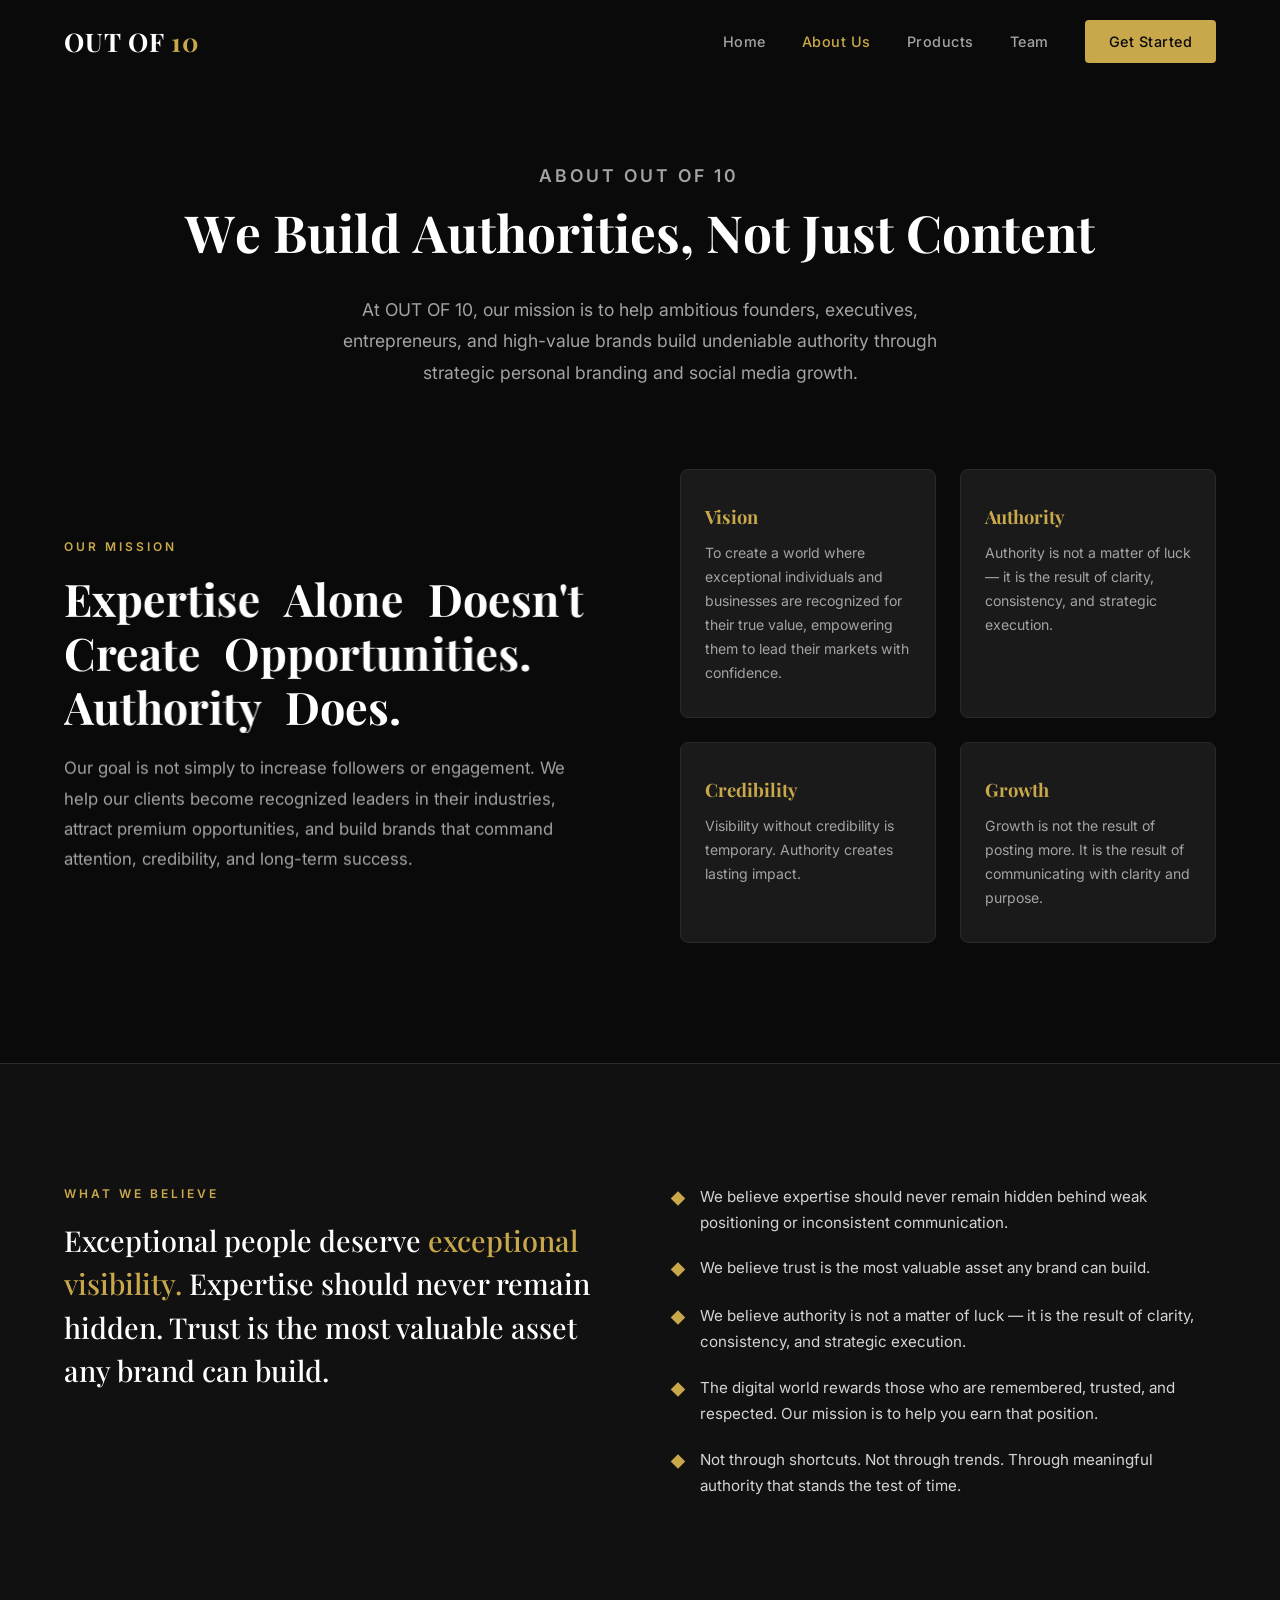
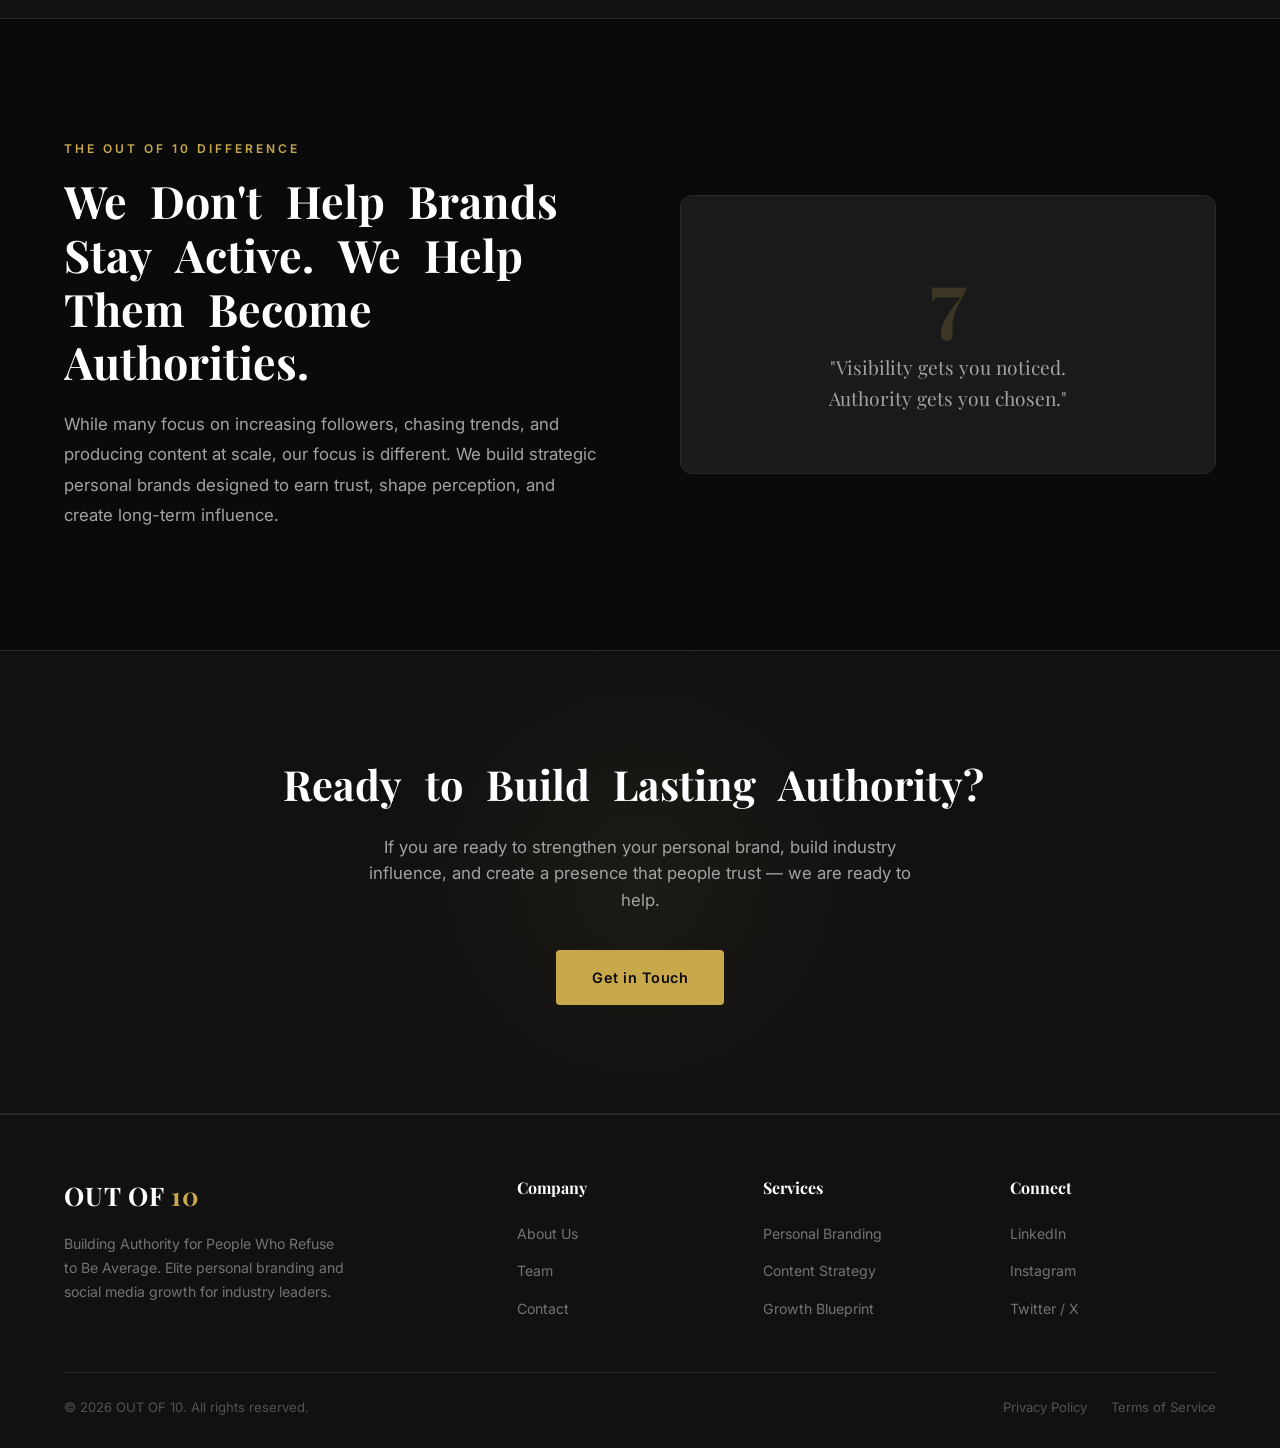
==== about.html @ 03c408c9 "Initial commit: OUT OF 10 website" ====
<!DOCTYPE html>
<html lang="en">
<head>
  <meta charset="UTF-8">
  <meta name="viewport" content="width=device-width, initial-scale=1.0">
  <title>About Us — OUT OF 10</title>
  <link rel="stylesheet" href="style.css">
  <link rel="stylesheet" href="animations.css">
</head>
<body>

  <!-- PAGE LOADER -->
  <div class="page-loader">
    <div class="loader-text">OUT OF 10</div>
  </div>

  <!-- NAVBAR -->
  <nav class="navbar scrolled" id="navbar">
    <div class="container">
      <a href="index.html" class="logo">OUT OF <span>10</span></a>
      <div class="nav-links" id="navLinks">
        <a href="index.html">Home</a>
        <a href="about.html" class="active">About Us</a>
        <a href="products.html">Products</a>
        <a href="team.html">Team</a>
        <a href="contact.html" class="nav-cta">Get Started</a>
      </div>
      <button class="hamburger" id="hamburger" aria-label="Menu">
        <span></span>
        <span></span>
        <span></span>
      </button>
    </div>
  </nav>

  <!-- ABOUT HERO -->
  <section class="about-hero">
    <div class="container">
      <p class="section-label" data-type data-type-speed="50">About OUT OF 10</p>
      <h1 data-split="chars">We Build Authorities, Not Just Content</h1>
      <p data-reveal="clip">At OUT OF 10, our mission is to help ambitious founders, executives, entrepreneurs, and high-value brands build undeniable authority through strategic personal branding and social media growth.</p>
    </div>
  </section>

  <!-- MISSION -->
  <section class="section" style="padding-top: 0;">
    <div class="container">
      <div class="about-split">
        <div data-animate="fade-right">
          <p class="section-label">Our Mission</p>
          <h2 class="section-title" data-split="words">Expertise Alone Doesn't Create Opportunities. Authority Does.</h2>
          <p class="section-desc" data-split="lines">Our goal is not simply to increase followers or engagement. We help our clients become recognized leaders in their industries, attract premium opportunities, and build brands that command attention, credibility, and long-term success.</p>
        </div>
        <div class="about-values" data-stagger>
          <div class="value-card">
            <h3>Vision</h3>
            <p>To create a world where exceptional individuals and businesses are recognized for their true value, empowering them to lead their markets with confidence.</p>
          </div>
          <div class="value-card">
            <h3>Authority</h3>
            <p>Authority is not a matter of luck — it is the result of clarity, consistency, and strategic execution.</p>
          </div>
          <div class="value-card">
            <h3>Credibility</h3>
            <p>Visibility without credibility is temporary. Authority creates lasting impact.</p>
          </div>
          <div class="value-card">
            <h3>Growth</h3>
            <p>Growth is not the result of posting more. It is the result of communicating with clarity and purpose.</p>
          </div>
        </div>
      </div>
    </div>
  </section>

  <!-- WHAT WE BELIEVE -->
  <section class="section belief-section">
    <div class="container">
      <div class="belief-grid">
        <div data-animate="fade-right">
          <p class="section-label">What We Believe</p>
          <h2 class="belief-text" data-reveal="blur">Exceptional people deserve <span>exceptional visibility.</span> Expertise should never remain hidden. Trust is the most valuable asset any brand can build.</h2>
        </div>
        <div>
          <ul class="belief-list" data-stagger>
            <li>We believe expertise should never remain hidden behind weak positioning or inconsistent communication.</li>
            <li>We believe trust is the most valuable asset any brand can build.</li>
            <li>We believe authority is not a matter of luck — it is the result of clarity, consistency, and strategic execution.</li>
            <li>The digital world rewards those who are remembered, trusted, and respected. Our mission is to help you earn that position.</li>
            <li>Not through shortcuts. Not through trends. Through meaningful authority that stands the test of time.</li>
          </ul>
        </div>
      </div>
    </div>
  </section>

  <!-- DIFFERENCE -->
  <section class="section">
    <div class="container">
      <div class="about-split">
        <div data-animate="fade-right">
          <p class="section-label">The Out of 10 Difference</p>
          <h2 class="section-title" data-split="words">We Don't Help Brands Stay Active. We Help Them Become Authorities.</h2>
          <p class="section-desc" data-reveal="clip">While many focus on increasing followers, chasing trends, and producing content at scale, our focus is different. We build strategic personal brands designed to earn trust, shape perception, and create long-term influence.</p>
        </div>
        <div data-animate="fade-left">
          <div class="product-visual">
            <div class="big-number" data-count="10">0</div>
            <p>"Visibility gets you noticed.<br>Authority gets you chosen."</p>
          </div>
        </div>
      </div>
    </div>
  </section>

  <!-- CTA -->
  <section class="cta-banner">
    <div class="container" data-animate="scale">
      <h2 data-split="words">Ready to Build Lasting Authority?</h2>
      <p>If you are ready to strengthen your personal brand, build industry influence, and create a presence that people trust — we are ready to help.</p>
      <a href="contact.html" class="btn-primary">Get in Touch</a>
    </div>
  </section>

  <!-- FOOTER -->
  <footer class="footer">
    <div class="container">
      <div class="footer-grid" data-stagger>
        <div class="footer-brand">
          <a href="index.html" class="logo">OUT OF <span>10</span></a>
          <p>Building Authority for People Who Refuse to Be Average. Elite personal branding and social media growth for industry leaders.</p>
        </div>
        <div class="footer-col">
          <h4>Company</h4>
          <ul>
            <li><a href="about.html">About Us</a></li>
            <li><a href="team.html">Team</a></li>
            <li><a href="contact.html">Contact</a></li>
          </ul>
        </div>
        <div class="footer-col">
          <h4>Services</h4>
          <ul>
            <li><a href="products.html">Personal Branding</a></li>
            <li><a href="products.html">Content Strategy</a></li>
            <li><a href="products.html">Growth Blueprint</a></li>
          </ul>
        </div>
        <div class="footer-col">
          <h4>Connect</h4>
          <ul>
            <li><a href="#">LinkedIn</a></li>
            <li><a href="#">Instagram</a></li>
            <li><a href="#">Twitter / X</a></li>
          </ul>
        </div>
      </div>
      <div class="footer-bottom">
        <p>&copy; 2026 OUT OF 10. All rights reserved.</p>
        <div class="footer-bottom-links">
          <a href="#">Privacy Policy</a>
          <a href="#">Terms of Service</a>
        </div>
      </div>
    </div>
  </footer>

  <script src="main.js"></script>
</body>
</html>
---- style.css ----
@import url('https://fonts.googleapis.com/css2?family=Playfair+Display:wght@400;500;600;700&family=Inter:wght@300;400;500;600;700&display=swap');

*, *::before, *::after {
  margin: 0;
  padding: 0;
  box-sizing: border-box;
}

:root {
  --black: #0a0a0a;
  --dark: #111111;
  --dark-card: #1a1a1a;
  --dark-border: #2a2a2a;
  --gold: #c9a84c;
  --gold-light: #d4b96a;
  --gold-dark: #b8943d;
  --white: #ffffff;
  --gray-100: #f5f5f5;
  --gray-200: #e5e5e5;
  --gray-300: #d4d4d4;
  --gray-400: #a3a3a3;
  --gray-500: #737373;
  --gray-600: #525252;
  --gray-700: #404040;
  --font-heading: 'Playfair Display', Georgia, serif;
  --font-body: 'Inter', -apple-system, sans-serif;
  --transition: 0.3s ease;
}

html {
  scroll-behavior: smooth;
}

body {
  font-family: var(--font-body);
  background: var(--black);
  color: var(--white);
  line-height: 1.6;
  overflow-x: hidden;
}

a {
  text-decoration: none;
  color: inherit;
}

ul {
  list-style: none;
}

img {
  max-width: 100%;
  display: block;
}

.container {
  max-width: 1200px;
  margin: 0 auto;
  padding: 0 24px;
}

/* ── NAVBAR ── */
.navbar {
  position: fixed;
  top: 0;
  left: 0;
  width: 100%;
  z-index: 1000;
  padding: 20px 0;
  transition: var(--transition);
  background: transparent;
}

.navbar.scrolled {
  background: rgba(10, 10, 10, 0.95);
  backdrop-filter: blur(20px);
  padding: 14px 0;
  border-bottom: 1px solid var(--dark-border);
}

.navbar .container {
  display: flex;
  justify-content: space-between;
  align-items: center;
}

.logo {
  font-family: var(--font-heading);
  font-size: 1.6rem;
  font-weight: 700;
  color: var(--white);
  letter-spacing: 1px;
}

.logo span {
  color: var(--gold);
}

.nav-links {
  display: flex;
  gap: 36px;
  align-items: center;
}

.nav-links a {
  font-size: 0.9rem;
  font-weight: 500;
  color: var(--gray-400);
  transition: var(--transition);
  letter-spacing: 0.5px;
}

.nav-links a:hover,
.nav-links a.active {
  color: var(--gold);
}

.nav-cta {
  background: var(--gold);
  color: var(--black) !important;
  padding: 10px 24px;
  border-radius: 4px;
  font-weight: 600;
  font-size: 0.85rem;
  transition: var(--transition);
}

.nav-cta:hover {
  background: var(--gold-light);
  transform: translateY(-1px);
}

.hamburger {
  display: none;
  flex-direction: column;
  gap: 5px;
  cursor: pointer;
  background: none;
  border: none;
}

.hamburger span {
  width: 26px;
  height: 2px;
  background: var(--white);
  transition: var(--transition);
}

/* ── HERO ── */
.hero {
  min-height: 100vh;
  display: flex;
  align-items: center;
  position: relative;
  overflow: hidden;
}

.hero::before {
  content: '';
  position: absolute;
  top: -50%;
  right: -20%;
  width: 600px;
  height: 600px;
  background: radial-gradient(circle, rgba(201, 168, 76, 0.08) 0%, transparent 70%);
  border-radius: 50%;
}

.hero-content {
  max-width: 720px;
  position: relative;
  z-index: 2;
}

.hero-badge {
  display: inline-block;
  font-size: 0.75rem;
  font-weight: 600;
  letter-spacing: 3px;
  text-transform: uppercase;
  color: var(--gold);
  border: 1px solid var(--gold-dark);
  padding: 8px 20px;
  margin-bottom: 32px;
  border-radius: 2px;
}

.hero h1 {
  font-family: var(--font-heading);
  font-size: 4rem;
  font-weight: 700;
  line-height: 1.15;
  margin-bottom: 24px;
}

.hero h1 span {
  color: var(--gold);
}

.hero p {
  font-size: 1.15rem;
  color: var(--gray-400);
  max-width: 540px;
  margin-bottom: 40px;
  line-height: 1.8;
}

.hero-buttons {
  display: flex;
  gap: 16px;
  flex-wrap: wrap;
}

.btn-primary {
  display: inline-block;
  background: var(--gold);
  color: var(--black);
  padding: 16px 36px;
  font-size: 0.9rem;
  font-weight: 600;
  border-radius: 4px;
  transition: var(--transition);
  border: none;
  cursor: pointer;
  letter-spacing: 0.5px;
}

.btn-primary:hover {
  background: var(--gold-light);
  transform: translateY(-2px);
  box-shadow: 0 8px 30px rgba(201, 168, 76, 0.25);
}

.btn-outline {
  display: inline-block;
  border: 1px solid var(--dark-border);
  color: var(--white);
  padding: 16px 36px;
  font-size: 0.9rem;
  font-weight: 500;
  border-radius: 4px;
  transition: var(--transition);
  background: transparent;
  cursor: pointer;
  letter-spacing: 0.5px;
}

.btn-outline:hover {
  border-color: var(--gold);
  color: var(--gold);
}

/* ── SECTIONS ── */
.section {
  padding: 120px 0;
}

.section-label {
  font-size: 0.75rem;
  font-weight: 600;
  letter-spacing: 3px;
  text-transform: uppercase;
  color: var(--gold);
  margin-bottom: 16px;
}

.section-title {
  font-family: var(--font-heading);
  font-size: 2.8rem;
  font-weight: 700;
  line-height: 1.2;
  margin-bottom: 20px;
}

.section-desc {
  font-size: 1.05rem;
  color: var(--gray-400);
  max-width: 600px;
  line-height: 1.8;
}

.section-header {
  text-align: center;
  margin-bottom: 72px;
}

.section-header .section-desc {
  margin: 0 auto;
}

/* ── PROBLEM SECTION ── */
.problem-section {
  background: var(--dark);
  border-top: 1px solid var(--dark-border);
  border-bottom: 1px solid var(--dark-border);
}

.problem-grid {
  display: grid;
  grid-template-columns: 1fr 1fr;
  gap: 80px;
  align-items: center;
}

.problem-statements {
  display: flex;
  flex-direction: column;
  gap: 20px;
}

.problem-item {
  display: flex;
  align-items: center;
  gap: 16px;
  padding: 16px 20px;
  background: var(--dark-card);
  border: 1px solid var(--dark-border);
  border-radius: 6px;
  transition: var(--transition);
}

.problem-item:hover {
  border-color: var(--gold-dark);
}

.problem-item .icon {
  color: var(--gold);
  font-size: 1.2rem;
  flex-shrink: 0;
}

.problem-item p {
  font-size: 0.95rem;
  color: var(--gray-300);
}

.problem-quote {
  font-family: var(--font-heading);
  font-size: 2.2rem;
  font-weight: 600;
  line-height: 1.3;
  color: var(--white);
}

.problem-quote span {
  color: var(--gold);
}

.problem-sub {
  margin-top: 20px;
  font-size: 1rem;
  color: var(--gray-400);
  line-height: 1.7;
}

/* ── SERVICES ── */
.services-grid {
  display: grid;
  grid-template-columns: repeat(3, 1fr);
  gap: 24px;
}

.service-card {
  background: var(--dark-card);
  border: 1px solid var(--dark-border);
  border-radius: 8px;
  padding: 40px 32px;
  transition: var(--transition);
  position: relative;
  overflow: hidden;
}

.service-card::before {
  content: '';
  position: absolute;
  top: 0;
  left: 0;
  width: 100%;
  height: 3px;
  background: var(--gold);
  transform: scaleX(0);
  transition: var(--transition);
}

.service-card:hover {
  border-color: var(--gold-dark);
  transform: translateY(-4px);
}

.service-card:hover::before {
  transform: scaleX(1);
}

.service-number {
  font-family: var(--font-heading);
  font-size: 0.85rem;
  color: var(--gold);
  letter-spacing: 2px;
  margin-bottom: 20px;
}

.service-card h3 {
  font-family: var(--font-heading);
  font-size: 1.4rem;
  font-weight: 600;
  margin-bottom: 14px;
}

.service-card p {
  font-size: 0.9rem;
  color: var(--gray-400);
  line-height: 1.7;
}

/* ── WHO WE HELP ── */
.help-grid {
  display: grid;
  grid-template-columns: repeat(3, 1fr);
  gap: 24px;
}

.help-card {
  background: var(--dark-card);
  border: 1px solid var(--dark-border);
  border-radius: 8px;
  padding: 40px 32px;
  transition: var(--transition);
  text-align: center;
}

.help-card:hover {
  border-color: var(--gold-dark);
  transform: translateY(-4px);
}

.help-icon {
  width: 60px;
  height: 60px;
  margin: 0 auto 24px;
  background: rgba(201, 168, 76, 0.1);
  border-radius: 50%;
  display: flex;
  align-items: center;
  justify-content: center;
  font-size: 1.5rem;
}

.help-card h3 {
  font-family: var(--font-heading);
  font-size: 1.3rem;
  margin-bottom: 12px;
}

.help-card p {
  font-size: 0.9rem;
  color: var(--gray-400);
  line-height: 1.7;
}

/* ── PHASES ── */
.phases-grid {
  display: grid;
  grid-template-columns: repeat(4, 1fr);
  gap: 24px;
  counter-reset: phase;
}

.phase-card {
  background: var(--dark-card);
  border: 1px solid var(--dark-border);
  border-radius: 8px;
  padding: 40px 28px;
  transition: var(--transition);
  position: relative;
}

.phase-card:hover {
  border-color: var(--gold-dark);
  transform: translateY(-4px);
}

.phase-num {
  font-family: var(--font-heading);
  font-size: 2.5rem;
  font-weight: 700;
  color: rgba(201, 168, 76, 0.15);
  margin-bottom: 16px;
}

.phase-card h3 {
  font-family: var(--font-heading);
  font-size: 1.3rem;
  margin-bottom: 12px;
  color: var(--gold);
}

.phase-card p {
  font-size: 0.9rem;
  color: var(--gray-400);
  line-height: 1.7;
}

/* ── CTA BANNER ── */
.cta-banner {
  background: var(--dark);
  border-top: 1px solid var(--dark-border);
  border-bottom: 1px solid var(--dark-border);
  text-align: center;
  padding: 100px 0;
}

.cta-banner h2 {
  font-family: var(--font-heading);
  font-size: 2.6rem;
  margin-bottom: 16px;
}

.cta-banner p {
  color: var(--gray-400);
  font-size: 1.05rem;
  margin-bottom: 36px;
  max-width: 560px;
  margin-left: auto;
  margin-right: auto;
}

/* ── ABOUT PAGE ── */
.about-hero {
  padding: 160px 0 80px;
  text-align: center;
}

.about-hero h1 {
  font-family: var(--font-heading);
  font-size: 3.2rem;
  margin-bottom: 20px;
}

.about-hero p {
  font-size: 1.1rem;
  color: var(--gray-400);
  max-width: 640px;
  margin: 0 auto;
  line-height: 1.8;
}

.about-content {
  padding: 80px 0;
}

.about-split {
  display: grid;
  grid-template-columns: 1fr 1fr;
  gap: 80px;
  align-items: center;
}

.about-values {
  display: grid;
  grid-template-columns: 1fr 1fr;
  gap: 24px;
}

.value-card {
  background: var(--dark-card);
  border: 1px solid var(--dark-border);
  border-radius: 8px;
  padding: 32px 24px;
  transition: var(--transition);
}

.value-card:hover {
  border-color: var(--gold-dark);
}

.value-card h3 {
  font-family: var(--font-heading);
  font-size: 1.15rem;
  margin-bottom: 10px;
  color: var(--gold);
}

.value-card p {
  font-size: 0.88rem;
  color: var(--gray-400);
  line-height: 1.7;
}

/* ── BELIEF SECTION ── */
.belief-section {
  background: var(--dark);
  border-top: 1px solid var(--dark-border);
  border-bottom: 1px solid var(--dark-border);
}

.belief-grid {
  display: grid;
  grid-template-columns: 1fr 1fr;
  gap: 60px;
}

.belief-text {
  font-family: var(--font-heading);
  font-size: 1.8rem;
  line-height: 1.5;
  font-weight: 500;
}

.belief-text span {
  color: var(--gold);
}

.belief-list {
  display: flex;
  flex-direction: column;
  gap: 20px;
}

.belief-list li {
  display: flex;
  align-items: flex-start;
  gap: 14px;
  font-size: 0.95rem;
  color: var(--gray-300);
  line-height: 1.7;
}

.belief-list li::before {
  content: '◆';
  color: var(--gold);
  margin-top: 2px;
  flex-shrink: 0;
}

/* ── PRODUCTS PAGE ── */
.products-hero {
  padding: 160px 0 80px;
  text-align: center;
}

.products-hero h1 {
  font-family: var(--font-heading);
  font-size: 3.2rem;
  margin-bottom: 20px;
}

.products-hero p {
  font-size: 1.1rem;
  color: var(--gray-400);
  max-width: 640px;
  margin: 0 auto;
  line-height: 1.8;
}

.product-detail {
  padding: 80px 0;
  border-bottom: 1px solid var(--dark-border);
}

.product-detail:last-of-type {
  border-bottom: none;
}

.product-split {
  display: grid;
  grid-template-columns: 1fr 1fr;
  gap: 80px;
  align-items: center;
}

.product-info h3 {
  font-family: var(--font-heading);
  font-size: 2rem;
  margin-bottom: 16px;
}

.product-info p {
  font-size: 0.95rem;
  color: var(--gray-400);
  line-height: 1.8;
  margin-bottom: 28px;
}

.product-features {
  display: flex;
  flex-direction: column;
  gap: 14px;
}

.product-features li {
  display: flex;
  align-items: center;
  gap: 12px;
  font-size: 0.9rem;
  color: var(--gray-300);
}

.product-features li::before {
  content: '→';
  color: var(--gold);
  font-weight: 700;
}

.product-visual {
  background: var(--dark-card);
  border: 1px solid var(--dark-border);
  border-radius: 12px;
  padding: 60px 40px;
  text-align: center;
}

.product-visual .big-number {
  font-family: var(--font-heading);
  font-size: 5rem;
  font-weight: 700;
  color: var(--gold);
  opacity: 0.2;
  line-height: 1;
  margin-bottom: 16px;
}

.product-visual p {
  font-family: var(--font-heading);
  font-size: 1.2rem;
  color: var(--gray-400);
}

/* ── TEAM PAGE ── */
.team-hero {
  padding: 160px 0 80px;
  text-align: center;
}

.team-hero h1 {
  font-family: var(--font-heading);
  font-size: 3.2rem;
  margin-bottom: 20px;
}

.team-hero p {
  font-size: 1.1rem;
  color: var(--gray-400);
  max-width: 600px;
  margin: 0 auto;
  line-height: 1.8;
}

.team-grid {
  display: grid;
  grid-template-columns: repeat(4, 1fr);
  gap: 24px;
  padding: 40px 0 120px;
}

.team-card {
  background: var(--dark-card);
  border: 1px solid var(--dark-border);
  border-radius: 8px;
  overflow: hidden;
  transition: var(--transition);
}

.team-card:hover {
  border-color: var(--gold-dark);
  transform: translateY(-6px);
}

.team-avatar {
  width: 100%;
  aspect-ratio: 1;
  background: linear-gradient(135deg, var(--dark-border) 0%, var(--dark-card) 100%);
  display: flex;
  align-items: center;
  justify-content: center;
  font-family: var(--font-heading);
  font-size: 2.5rem;
  font-weight: 700;
  color: var(--gold);
  opacity: 0.4;
}

.team-info {
  padding: 28px 24px;
}

.team-info h3 {
  font-family: var(--font-heading);
  font-size: 1.2rem;
  margin-bottom: 6px;
}

.team-info .role {
  font-size: 0.8rem;
  color: var(--gold);
  font-weight: 600;
  letter-spacing: 1px;
  text-transform: uppercase;
  margin-bottom: 12px;
}

.team-info p {
  font-size: 0.85rem;
  color: var(--gray-400);
  line-height: 1.7;
}

/* ── CONTACT PAGE ── */
.contact-hero {
  padding: 160px 0 80px;
  text-align: center;
}

.contact-hero h1 {
  font-family: var(--font-heading);
  font-size: 3.2rem;
  margin-bottom: 20px;
}

.contact-hero p {
  font-size: 1.1rem;
  color: var(--gray-400);
  max-width: 600px;
  margin: 0 auto;
  line-height: 1.8;
}

.contact-grid {
  display: grid;
  grid-template-columns: 1fr 1fr;
  gap: 60px;
  padding: 40px 0 120px;
}

.contact-form {
  display: flex;
  flex-direction: column;
  gap: 20px;
}

.form-group {
  display: flex;
  flex-direction: column;
  gap: 8px;
}

.form-group label {
  font-size: 0.8rem;
  font-weight: 600;
  letter-spacing: 1px;
  text-transform: uppercase;
  color: var(--gray-400);
}

.form-group input,
.form-group textarea,
.form-group select {
  background: var(--dark-card);
  border: 1px solid var(--dark-border);
  border-radius: 6px;
  padding: 14px 16px;
  color: var(--white);
  font-family: var(--font-body);
  font-size: 0.9rem;
  transition: var(--transition);
  outline: none;
}

.form-group input:focus,
.form-group textarea:focus,
.form-group select:focus {
  border-color: var(--gold);
}

.form-group textarea {
  resize: vertical;
  min-height: 120px;
}

.form-group select option {
  background: var(--dark-card);
  color: var(--white);
}

.contact-info-cards {
  display: flex;
  flex-direction: column;
  gap: 24px;
}

.info-card {
  background: var(--dark-card);
  border: 1px solid var(--dark-border);
  border-radius: 8px;
  padding: 32px 28px;
  transition: var(--transition);
}

.info-card:hover {
  border-color: var(--gold-dark);
}

.info-card h3 {
  font-family: var(--font-heading);
  font-size: 1.1rem;
  margin-bottom: 8px;
  color: var(--gold);
}

.info-card p {
  font-size: 0.9rem;
  color: var(--gray-400);
  line-height: 1.7;
}

/* ── FOOTER ── */
.footer {
  background: var(--dark);
  border-top: 1px solid var(--dark-border);
  padding: 60px 0 30px;
}

.footer-grid {
  display: grid;
  grid-template-columns: 2fr 1fr 1fr 1fr;
  gap: 40px;
  margin-bottom: 50px;
}

.footer-brand .logo {
  margin-bottom: 16px;
  display: inline-block;
}

.footer-brand p {
  font-size: 0.88rem;
  color: var(--gray-500);
  line-height: 1.7;
  max-width: 280px;
}

.footer-col h4 {
  font-family: var(--font-heading);
  font-size: 1rem;
  margin-bottom: 20px;
  color: var(--white);
}

.footer-col ul {
  display: flex;
  flex-direction: column;
  gap: 12px;
}

.footer-col a {
  font-size: 0.88rem;
  color: var(--gray-500);
  transition: var(--transition);
}

.footer-col a:hover {
  color: var(--gold);
}

.footer-bottom {
  border-top: 1px solid var(--dark-border);
  padding-top: 24px;
  display: flex;
  justify-content: space-between;
  align-items: center;
}

.footer-bottom p {
  font-size: 0.82rem;
  color: var(--gray-600);
}

.footer-bottom-links {
  display: flex;
  gap: 24px;
}

.footer-bottom-links a {
  font-size: 0.82rem;
  color: var(--gray-600);
  transition: var(--transition);
}

.footer-bottom-links a:hover {
  color: var(--gold);
}

/* ── RESPONSIVE ── */
@media (max-width: 1024px) {
  .hero h1 {
    font-size: 3rem;
  }

  .services-grid,
  .help-grid {
    grid-template-columns: repeat(2, 1fr);
  }

  .phases-grid {
    grid-template-columns: repeat(2, 1fr);
  }

  .team-grid {
    grid-template-columns: repeat(2, 1fr);
  }

  .footer-grid {
    grid-template-columns: 1fr 1fr;
  }
}

@media (max-width: 768px) {
  .nav-links {
    display: none;
    position: fixed;
    top: 0;
    left: 0;
    width: 100%;
    height: 100vh;
    background: rgba(10, 10, 10, 0.98);
    flex-direction: column;
    justify-content: center;
    align-items: center;
    gap: 32px;
    z-index: 999;
  }

  .nav-links.open {
    display: flex;
  }

  .nav-links a {
    font-size: 1.2rem;
  }

  .hamburger {
    display: flex;
    z-index: 1000;
  }

  .hero h1 {
    font-size: 2.4rem;
  }

  .section-title,
  .about-hero h1,
  .products-hero h1,
  .team-hero h1,
  .contact-hero h1 {
    font-size: 2.2rem;
  }

  .problem-grid,
  .about-split,
  .product-split,
  .belief-grid,
  .contact-grid {
    grid-template-columns: 1fr;
    gap: 40px;
  }

  .services-grid,
  .help-grid,
  .phases-grid {
    grid-template-columns: 1fr;
  }

  .team-grid {
    grid-template-columns: 1fr;
  }

  .footer-grid {
    grid-template-columns: 1fr;
  }

  .footer-bottom {
    flex-direction: column;
    gap: 12px;
    text-align: center;
  }

  .cta-banner h2 {
    font-size: 2rem;
  }
}
---- animations.css ----
/* ══════════════════════════════════════════
   ANIMATIONS — OUT OF 10
   ══════════════════════════════════════════ */

/* ── BASE REVEAL STATE ── */
[data-animate] {
  opacity: 0;
  transition: opacity 0.8s cubic-bezier(0.16, 1, 0.3, 1),
              transform 0.8s cubic-bezier(0.16, 1, 0.3, 1);
  will-change: opacity, transform;
}

[data-animate].is-visible {
  opacity: 1;
  transform: none !important;
}

/* Directional reveals */
[data-animate="fade-up"] {
  transform: translateY(50px);
}

[data-animate="fade-down"] {
  transform: translateY(-50px);
}

[data-animate="fade-left"] {
  transform: translateX(60px);
}

[data-animate="fade-right"] {
  transform: translateX(-60px);
}

[data-animate="scale"] {
  transform: scale(0.92);
}

[data-animate="fade-in"] {
  transform: none;
}

/* ── STAGGERED GRID CHILDREN ── */
[data-stagger] > * {
  opacity: 0;
  transform: translateY(36px);
  transition: opacity 0.65s cubic-bezier(0.16, 1, 0.3, 1),
              transform 0.65s cubic-bezier(0.16, 1, 0.3, 1);
  will-change: opacity, transform;
}

[data-stagger].is-visible > * {
  opacity: 1;
  transform: none;
}

[data-stagger].is-visible > *:nth-child(1) { transition-delay: 0.06s; }
[data-stagger].is-visible > *:nth-child(2) { transition-delay: 0.14s; }
[data-stagger].is-visible > *:nth-child(3) { transition-delay: 0.22s; }
[data-stagger].is-visible > *:nth-child(4) { transition-delay: 0.30s; }
[data-stagger].is-visible > *:nth-child(5) { transition-delay: 0.38s; }
[data-stagger].is-visible > *:nth-child(6) { transition-delay: 0.46s; }

/* ── COUNTER ANIMATION ── */
[data-count] {
  display: inline-block;
}

/* ── HERO ENTRANCE ── */
.hero-badge {
  opacity: 0;
  transform: translateY(20px);
  animation: heroReveal 0.8s 0.2s cubic-bezier(0.16, 1, 0.3, 1) forwards;
}

.hero-content h1 {
  opacity: 0;
  transform: translateY(30px);
  animation: heroReveal 0.9s 0.4s cubic-bezier(0.16, 1, 0.3, 1) forwards;
}

.hero-content p {
  opacity: 0;
  transform: translateY(30px);
  animation: heroReveal 0.9s 0.6s cubic-bezier(0.16, 1, 0.3, 1) forwards;
}

.hero-buttons {
  opacity: 0;
  transform: translateY(20px);
  animation: heroReveal 0.8s 0.8s cubic-bezier(0.16, 1, 0.3, 1) forwards;
}

@keyframes heroReveal {
  to {
    opacity: 1;
    transform: none;
  }
}

/* ── FLOATING GLOW (hero bg orb) ── */
.hero::before {
  animation: floatGlow 8s ease-in-out infinite alternate;
}

@keyframes floatGlow {
  0%   { transform: translate(0, 0) scale(1); }
  50%  { transform: translate(30px, -20px) scale(1.1); }
  100% { transform: translate(-20px, 15px) scale(0.95); }
}

/* ── GOLD LINE UNDERLINE EFFECT ── */
.link-underline {
  position: relative;
  display: inline-block;
}

.link-underline::after {
  content: '';
  position: absolute;
  bottom: -4px;
  left: 0;
  width: 0;
  height: 2px;
  background: var(--gold);
  transition: width 0.35s cubic-bezier(0.16, 1, 0.3, 1);
}

.link-underline:hover::after {
  width: 100%;
}

/* ── ENHANCED CARD HOVER ── */
.service-card,
.help-card,
.phase-card,
.value-card,
.team-card,
.info-card {
  transition: transform 0.4s cubic-bezier(0.16, 1, 0.3, 1),
              border-color 0.4s ease,
              box-shadow 0.4s ease;
}

.service-card:hover,
.help-card:hover,
.phase-card:hover,
.value-card:hover,
.team-card:hover,
.info-card:hover {
  box-shadow: 0 12px 40px rgba(0, 0, 0, 0.3),
              0 0 0 1px rgba(201, 168, 76, 0.1);
}

/* ── TEAM AVATAR GRADIENT SHIMMER ── */
.team-avatar {
  position: relative;
  overflow: hidden;
}

.team-avatar::after {
  content: '';
  position: absolute;
  top: -50%;
  left: -60%;
  width: 40%;
  height: 200%;
  background: linear-gradient(
    90deg,
    transparent 0%,
    rgba(201, 168, 76, 0.06) 50%,
    transparent 100%
  );
  transform: rotate(25deg);
  animation: shimmer 4s ease-in-out infinite;
}

@keyframes shimmer {
  0%   { left: -60%; }
  100% { left: 160%; }
}

/* ── PULSE CTA ── */
.btn-primary {
  position: relative;
  overflow: hidden;
}

.btn-primary::before {
  content: '';
  position: absolute;
  top: 50%;
  left: 50%;
  width: 0;
  height: 0;
  background: rgba(255, 255, 255, 0.15);
  border-radius: 50%;
  transform: translate(-50%, -50%);
  transition: width 0.6s ease, height 0.6s ease;
}

.btn-primary:hover::before {
  width: 300px;
  height: 300px;
}

/* ── SMOOTH BORDER DRAW ── */
.border-draw {
  position: relative;
}

.border-draw::before,
.border-draw::after {
  content: '';
  position: absolute;
  background: var(--gold);
  transition: transform 0.5s cubic-bezier(0.16, 1, 0.3, 1);
}

.border-draw::before {
  bottom: 0;
  left: 0;
  width: 100%;
  height: 2px;
  transform: scaleX(0);
  transform-origin: right;
}

.border-draw::after {
  top: 0;
  right: 0;
  width: 2px;
  height: 100%;
  transform: scaleY(0);
  transform-origin: top;
}

.border-draw:hover::before {
  transform: scaleX(1);
  transform-origin: left;
}

.border-draw:hover::after {
  transform: scaleY(1);
  transform-origin: bottom;
}

/* ── SECTION DIVIDER LINE ── */
.divider-line {
  width: 60px;
  height: 2px;
  background: var(--gold);
  margin: 0 auto 40px;
  transform: scaleX(0);
  transition: transform 0.8s cubic-bezier(0.16, 1, 0.3, 1);
}

.is-visible .divider-line,
.divider-line.is-visible {
  transform: scaleX(1);
}

/* ── CTA BANNER GLOW ── */
.cta-banner {
  position: relative;
  overflow: hidden;
}

.cta-banner::before {
  content: '';
  position: absolute;
  top: 50%;
  left: 50%;
  width: 500px;
  height: 500px;
  background: radial-gradient(circle, rgba(201, 168, 76, 0.06) 0%, transparent 70%);
  border-radius: 50%;
  transform: translate(-50%, -50%);
  animation: ctaGlow 6s ease-in-out infinite alternate;
}

@keyframes ctaGlow {
  0%   { opacity: 0.5; transform: translate(-50%, -50%) scale(1); }
  100% { opacity: 1; transform: translate(-50%, -50%) scale(1.3); }
}

/* ── NAVBAR TRANSITION ── */
.navbar {
  transition: background 0.4s ease, padding 0.4s ease, box-shadow 0.4s ease;
}

.navbar.scrolled {
  box-shadow: 0 4px 30px rgba(0, 0, 0, 0.3);
}

/* ── FORM FOCUS GLOW ── */
.form-group input:focus,
.form-group textarea:focus,
.form-group select:focus {
  box-shadow: 0 0 0 3px rgba(201, 168, 76, 0.12);
}

/* ── PROBLEM ITEM SLIDE ── */
.problem-item {
  transition: transform 0.35s cubic-bezier(0.16, 1, 0.3, 1),
              border-color 0.35s ease,
              box-shadow 0.35s ease;
}

.problem-item:hover {
  transform: translateX(8px);
  box-shadow: -4px 0 20px rgba(201, 168, 76, 0.08);
}

/* ── BIG NUMBER PARALLAX ── */
.product-visual .big-number {
  transition: transform 0.6s cubic-bezier(0.16, 1, 0.3, 1),
              opacity 0.6s ease;
}

.product-visual:hover .big-number {
  transform: scale(1.1);
  opacity: 0.35 !important;
}

/* ── PAGE LOAD OVERLAY ── */
.page-loader {
  position: fixed;
  top: 0;
  left: 0;
  width: 100%;
  height: 100%;
  background: var(--black);
  z-index: 9999;
  display: flex;
  align-items: center;
  justify-content: center;
  transition: opacity 0.5s ease, visibility 0.5s ease;
}

.page-loader.loaded {
  opacity: 0;
  visibility: hidden;
}

.page-loader .loader-text {
  font-family: var(--font-heading);
  font-size: 1.4rem;
  color: var(--gold);
  letter-spacing: 4px;
  animation: loaderPulse 1.2s ease-in-out infinite;
}

@keyframes loaderPulse {
  0%, 100% { opacity: 0.3; }
  50%      { opacity: 1; }
}

/* ── SMOOTH SCROLL INDICATOR ── */
.scroll-indicator {
  position: absolute;
  bottom: 40px;
  left: 50%;
  transform: translateX(-50%);
  display: flex;
  flex-direction: column;
  align-items: center;
  gap: 8px;
  opacity: 0;
  animation: heroReveal 0.8s 1.2s cubic-bezier(0.16, 1, 0.3, 1) forwards;
}

.scroll-indicator span {
  font-size: 0.7rem;
  letter-spacing: 2px;
  text-transform: uppercase;
  color: var(--gray-500);
}

.scroll-indicator .scroll-line {
  width: 1px;
  height: 40px;
  background: var(--dark-border);
  position: relative;
  overflow: hidden;
}

.scroll-indicator .scroll-line::after {
  content: '';
  position: absolute;
  top: -100%;
  left: 0;
  width: 100%;
  height: 40%;
  background: var(--gold);
  animation: scrollDown 1.8s ease-in-out infinite;
}

@keyframes scrollDown {
  0%   { top: -40%; }
  100% { top: 120%; }
}

/* ══════════════════════════════════════════
   TEXT ANIMATIONS
   ══════════════════════════════════════════ */

/* ── SPLIT CHARS — hidden state ── */
[data-split="chars"] {
  overflow: hidden;
}

[data-split="chars"] .char {
  display: inline-block;
  opacity: 0;
  transform: translateY(100%) rotateX(-80deg);
  transform-origin: bottom center;
  transition: opacity 0.5s cubic-bezier(0.16, 1, 0.3, 1),
              transform 0.6s cubic-bezier(0.16, 1, 0.3, 1);
  will-change: opacity, transform;
}

[data-split="chars"].is-visible .char {
  opacity: 1;
  transform: translateY(0) rotateX(0deg);
}

/* ── SPLIT WORDS — hidden state ── */
[data-split="words"] {
  overflow: hidden;
}

[data-split="words"] .word {
  display: inline-block;
  opacity: 0;
  transform: translateY(60%) skewY(4deg);
  transform-origin: bottom left;
  transition: opacity 0.55s cubic-bezier(0.16, 1, 0.3, 1),
              transform 0.65s cubic-bezier(0.16, 1, 0.3, 1);
  will-change: opacity, transform;
}

[data-split="words"].is-visible .word {
  opacity: 1;
  transform: translateY(0) skewY(0deg);
}

/* word spacing */
[data-split="words"] .word {
  margin-right: 0.3em;
}

/* ── TYPING CURSOR ── */
[data-type] {
  overflow: hidden;
  white-space: nowrap;
  border-right: 2px solid var(--gold);
  width: 0;
  transition: none;
}

[data-type].is-typing {
  animation: typeBlink 0.7s step-end infinite;
}

[data-type].is-typed {
  border-right-color: transparent;
  animation: none;
}

@keyframes typeBlink {
  0%, 100% { border-right-color: var(--gold); }
  50%      { border-right-color: transparent; }
}

/* ── TEXT CLIP MASK REVEAL ── */
[data-reveal="clip"] {
  overflow: hidden;
}

[data-reveal="clip"] .reveal-inner {
  transform: translateY(105%);
  transition: transform 0.8s cubic-bezier(0.16, 1, 0.3, 1);
  will-change: transform;
}

[data-reveal="clip"].is-visible .reveal-inner {
  transform: translateY(0%);
}

/* ── TEXT MASK WIPE (left to right) ── */
[data-reveal="wipe"] {
  position: relative;
  overflow: hidden;
}

[data-reveal="wipe"]::after {
  content: '';
  position: absolute;
  top: 0;
  left: 0;
  width: 100%;
  height: 100%;
  background: var(--gold);
  transform: scaleX(1);
  transform-origin: right;
  transition: transform 0.7s cubic-bezier(0.75, 0, 0.25, 1);
  z-index: 2;
}

[data-reveal="wipe"].is-visible::after {
  transform: scaleX(0);
  transform-origin: left;
}

/* ── GRADIENT TEXT SHIMMER ── */
.text-shimmer {
  background: linear-gradient(
    90deg,
    var(--white) 0%,
    var(--gold) 25%,
    var(--white) 50%,
    var(--gold) 75%,
    var(--white) 100%
  );
  background-size: 200% 100%;
  -webkit-background-clip: text;
  background-clip: text;
  -webkit-text-fill-color: transparent;
  animation: shimmerText 4s linear infinite;
}

@keyframes shimmerText {
  0%   { background-position: 200% center; }
  100% { background-position: -200% center; }
}

/* ── SPLIT LINE (word-by-word reveal, stays inline) ── */
[data-split="lines"] .line-wrap {
  overflow: hidden;
  display: inline-block;
  vertical-align: top;
}

[data-split="lines"] .line-inner {
  display: inline-block;
  transform: translateY(110%);
  transition: transform 0.7s cubic-bezier(0.16, 1, 0.3, 1);
  will-change: transform;
}

[data-split="lines"].is-visible .line-inner {
  transform: translateY(0%);
}

/* ── TEXT FADE BLUR ── */
[data-reveal="blur"] {
  filter: blur(12px);
  opacity: 0;
  transition: filter 0.9s cubic-bezier(0.16, 1, 0.3, 1),
              opacity 0.9s cubic-bezier(0.16, 1, 0.3, 1);
  will-change: filter, opacity;
}

[data-reveal="blur"].is-visible {
  filter: blur(0px);
  opacity: 1;
}

/* ── RESPONSIVE ANIMATION ADJUSTMENTS ── */
@media (prefers-reduced-motion: reduce) {
  *, *::before, *::after {
    animation-duration: 0.01ms !important;
    animation-iteration-count: 1 !important;
    transition-duration: 0.01ms !important;
  }

  [data-animate],
  [data-stagger] > * {
    opacity: 1;
    transform: none;
  }
}

@media (max-width: 768px) {
  [data-animate="fade-left"],
  [data-animate="fade-right"] {
    transform: translateY(30px);
  }

  .hero-content h1 {
    font-size: 2.2rem;
  }
}
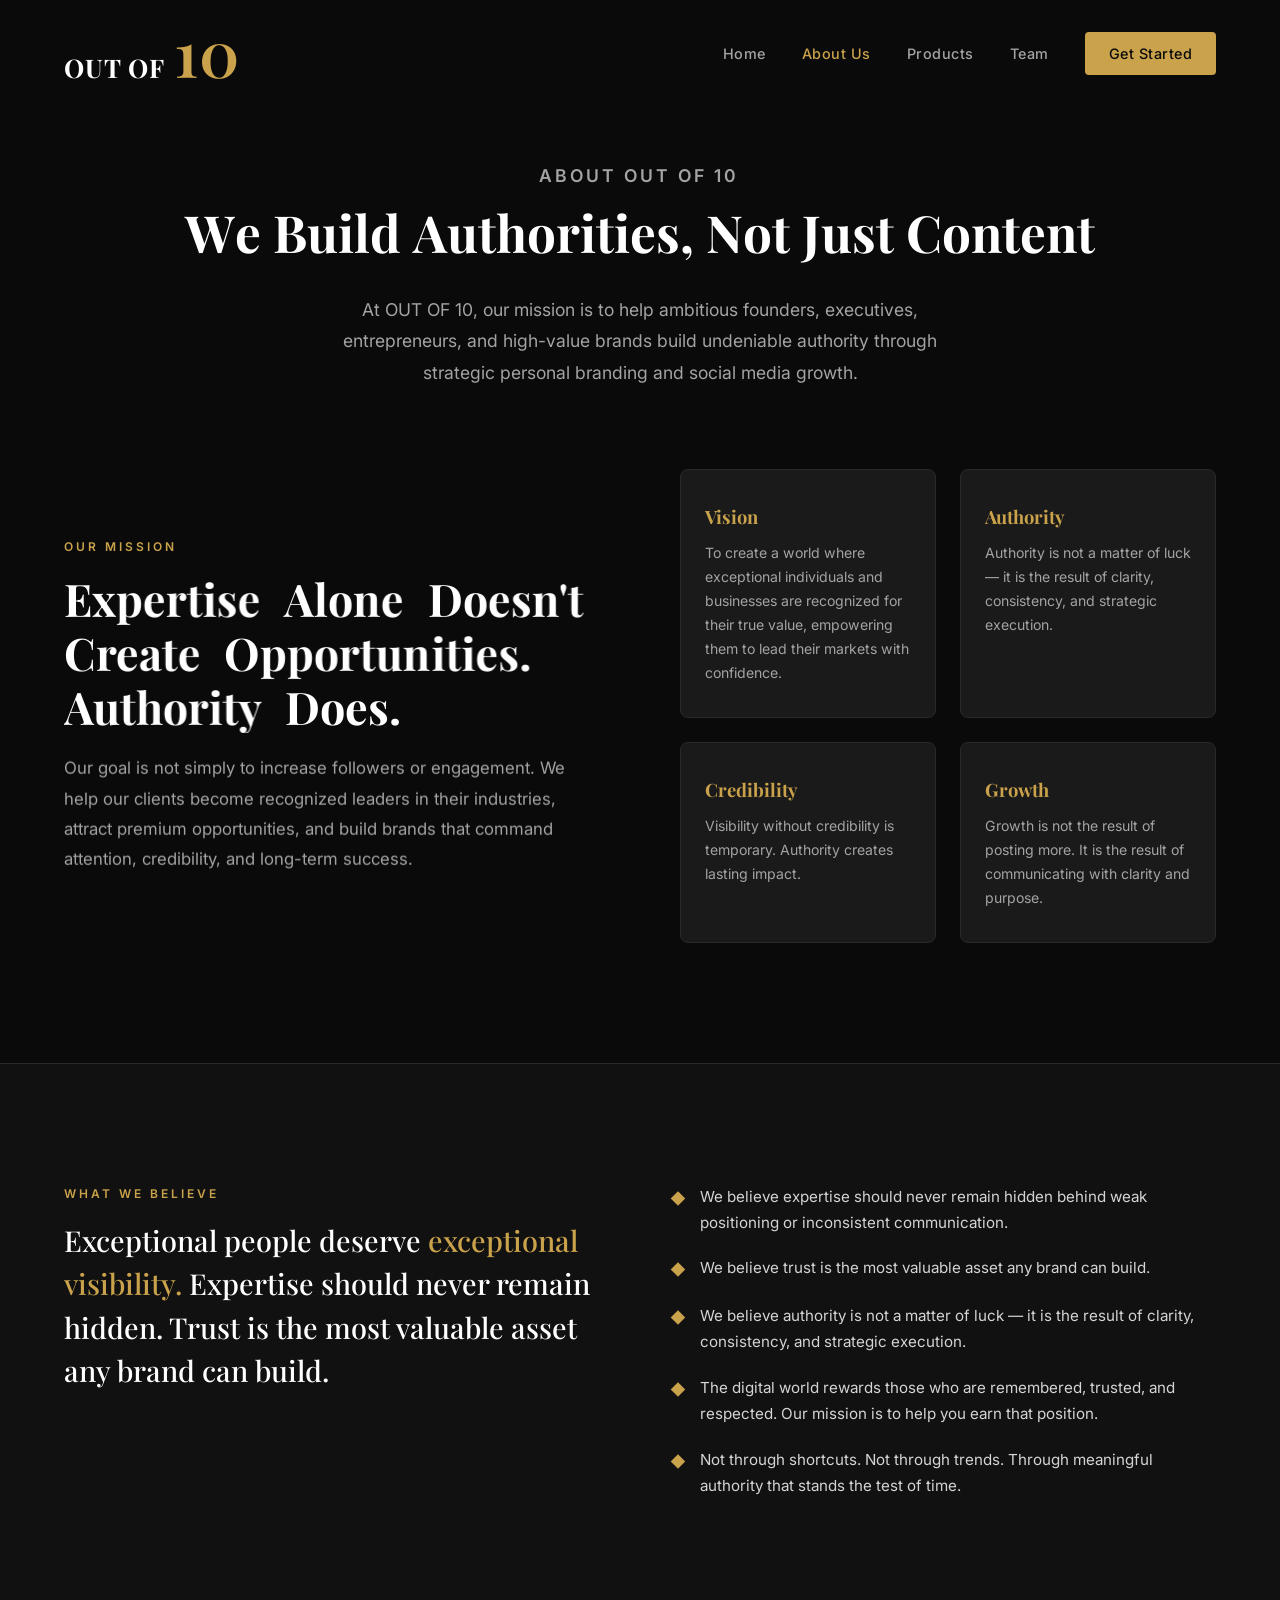
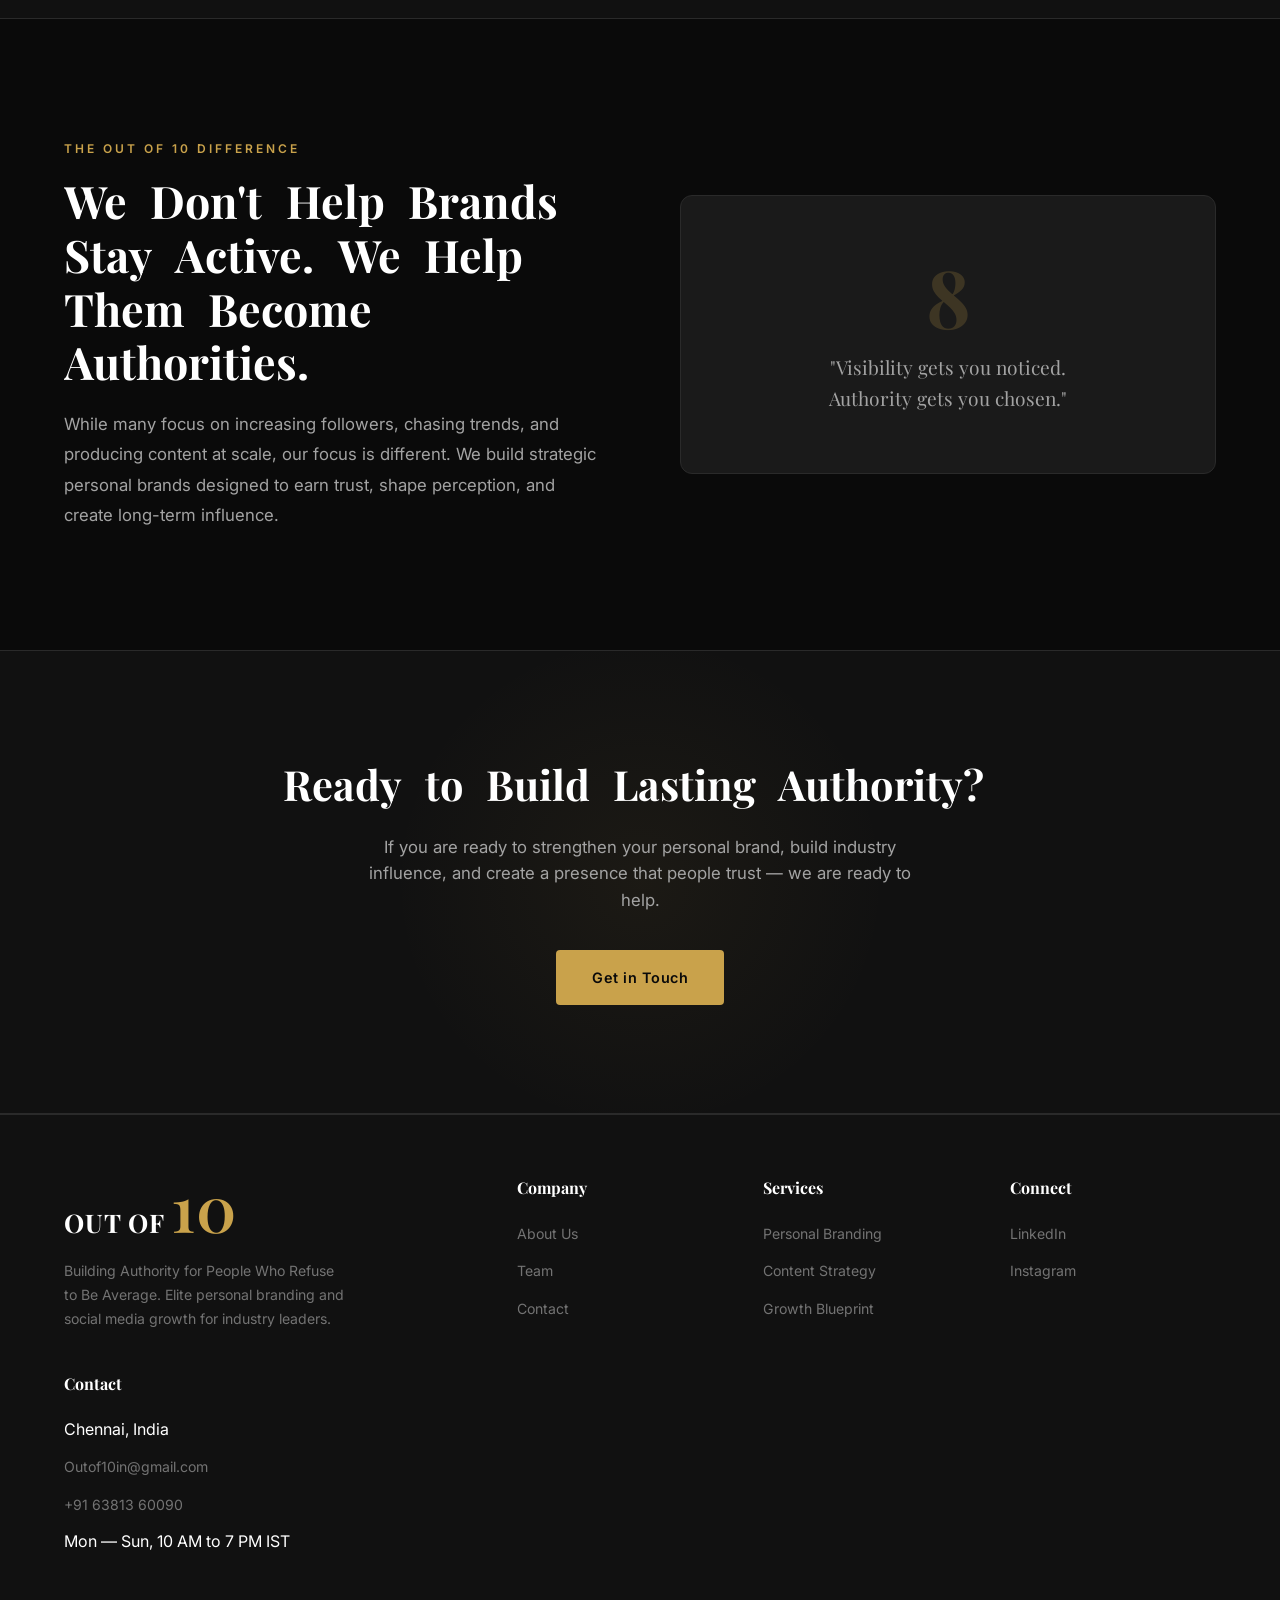
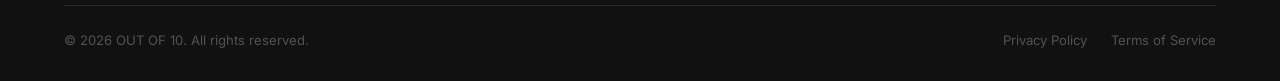
==== commit cd2fe191: "Update contact info and remove Twitter/X from all footers" ====
--- a/about.html
+++ b/about.html
@@ -151,7 +151,15 @@
           <ul>
             <li><a href="#">LinkedIn</a></li>
             <li><a href="#">Instagram</a></li>
-            <li><a href="#">Twitter / X</a></li>
+          </ul>
+        </div>
+        <div class="footer-col">
+          <h4>Contact</h4>
+          <ul>
+            <li>Chennai, India</li>
+            <li><a href="mailto:Outof10in@gmail.com">Outof10in@gmail.com</a></li>
+            <li><a href="tel:+916381360090">+91 63813 60090</a></li>
+            <li>Mon — Sun, 10 AM to 7 PM IST</li>
           </ul>
         </div>
       </div>
--- a/style.css
+++ b/style.css
@@ -11,9 +11,9 @@
   --dark: #111111;
   --dark-card: #1a1a1a;
   --dark-border: #2a2a2a;
-  --gold: #c9a84c;
-  --gold-light: #d4b96a;
-  --gold-dark: #b8943d;
+  --gold: #C9A24B;
+  --gold-light: #D4B56A;
+  --gold-dark: #B8913D;
   --white: #ffffff;
   --gray-100: #f5f5f5;
   --gray-200: #e5e5e5;
@@ -90,10 +90,16 @@
   font-weight: 700;
   color: var(--white);
   letter-spacing: 1px;
+  display: flex;
+  align-items: baseline;
+  gap: 9px;
 }
 
 .logo span {
   color: var(--gold);
+  font-size: 4rem;
+  font-weight: 600;
+  line-height: 1;
 }
 
 .nav-links {
@@ -162,7 +168,7 @@
   right: -20%;
   width: 600px;
   height: 600px;
-  background: radial-gradient(circle, rgba(201, 168, 76, 0.08) 0%, transparent 70%);
+  background: radial-gradient(circle, rgba(201, 162, 75, 0.08) 0%, transparent 70%);
   border-radius: 50%;
 }
 
@@ -228,7 +234,7 @@
 .btn-primary:hover {
   background: var(--gold-light);
   transform: translateY(-2px);
-  box-shadow: 0 8px 30px rgba(201, 168, 76, 0.25);
+  box-shadow: 0 8px 30px rgba(201, 162, 75, 0.25);
 }
 
 .btn-outline {
@@ -437,7 +443,7 @@
   width: 60px;
   height: 60px;
   margin: 0 auto 24px;
-  background: rgba(201, 168, 76, 0.1);
+  background: rgba(201, 162, 75, 0.1);
   border-radius: 50%;
   display: flex;
   align-items: center;
@@ -483,7 +489,7 @@
   font-family: var(--font-heading);
   font-size: 2.5rem;
   font-weight: 700;
-  color: rgba(201, 168, 76, 0.15);
+  color: rgba(201, 162, 75, 0.15);
   margin-bottom: 16px;
 }
 
@@ -777,6 +783,19 @@
   font-weight: 700;
   color: var(--gold);
   opacity: 0.4;
+  overflow: hidden;
+}
+
+.team-avatar img {
+  width: 100%;
+  height: 100%;
+  object-fit: cover;
+  opacity: 1;
+  transition: transform 0.5s ease;
+}
+
+.team-card:hover .team-avatar img {
+  transform: scale(1.05);
 }
 
 .team-info {
--- a/animations.css
+++ b/animations.css
@@ -149,7 +149,7 @@
 .team-card:hover,
 .info-card:hover {
   box-shadow: 0 12px 40px rgba(0, 0, 0, 0.3),
-              0 0 0 1px rgba(201, 168, 76, 0.1);
+              0 0 0 1px rgba(201, 162, 75, 0.1);
 }
 
 /* ── TEAM AVATAR GRADIENT SHIMMER ── */
@@ -168,7 +168,7 @@
   background: linear-gradient(
     90deg,
     transparent 0%,
-    rgba(201, 168, 76, 0.06) 50%,
+    rgba(201, 162, 75, 0.06) 50%,
     transparent 100%
   );
   transform: rotate(25deg);
@@ -273,7 +273,7 @@
   left: 50%;
   width: 500px;
   height: 500px;
-  background: radial-gradient(circle, rgba(201, 168, 76, 0.06) 0%, transparent 70%);
+  background: radial-gradient(circle, rgba(201, 162, 75, 0.06) 0%, transparent 70%);
   border-radius: 50%;
   transform: translate(-50%, -50%);
   animation: ctaGlow 6s ease-in-out infinite alternate;
@@ -297,7 +297,7 @@
 .form-group input:focus,
 .form-group textarea:focus,
 .form-group select:focus {
-  box-shadow: 0 0 0 3px rgba(201, 168, 76, 0.12);
+  box-shadow: 0 0 0 3px rgba(201, 162, 75, 0.12);
 }
 
 /* ── PROBLEM ITEM SLIDE ── */
@@ -309,7 +309,7 @@
 
 .problem-item:hover {
   transform: translateX(8px);
-  box-shadow: -4px 0 20px rgba(201, 168, 76, 0.08);
+  box-shadow: -4px 0 20px rgba(201, 162, 75, 0.08);
 }
 
 /* ── BIG NUMBER PARALLAX ── */
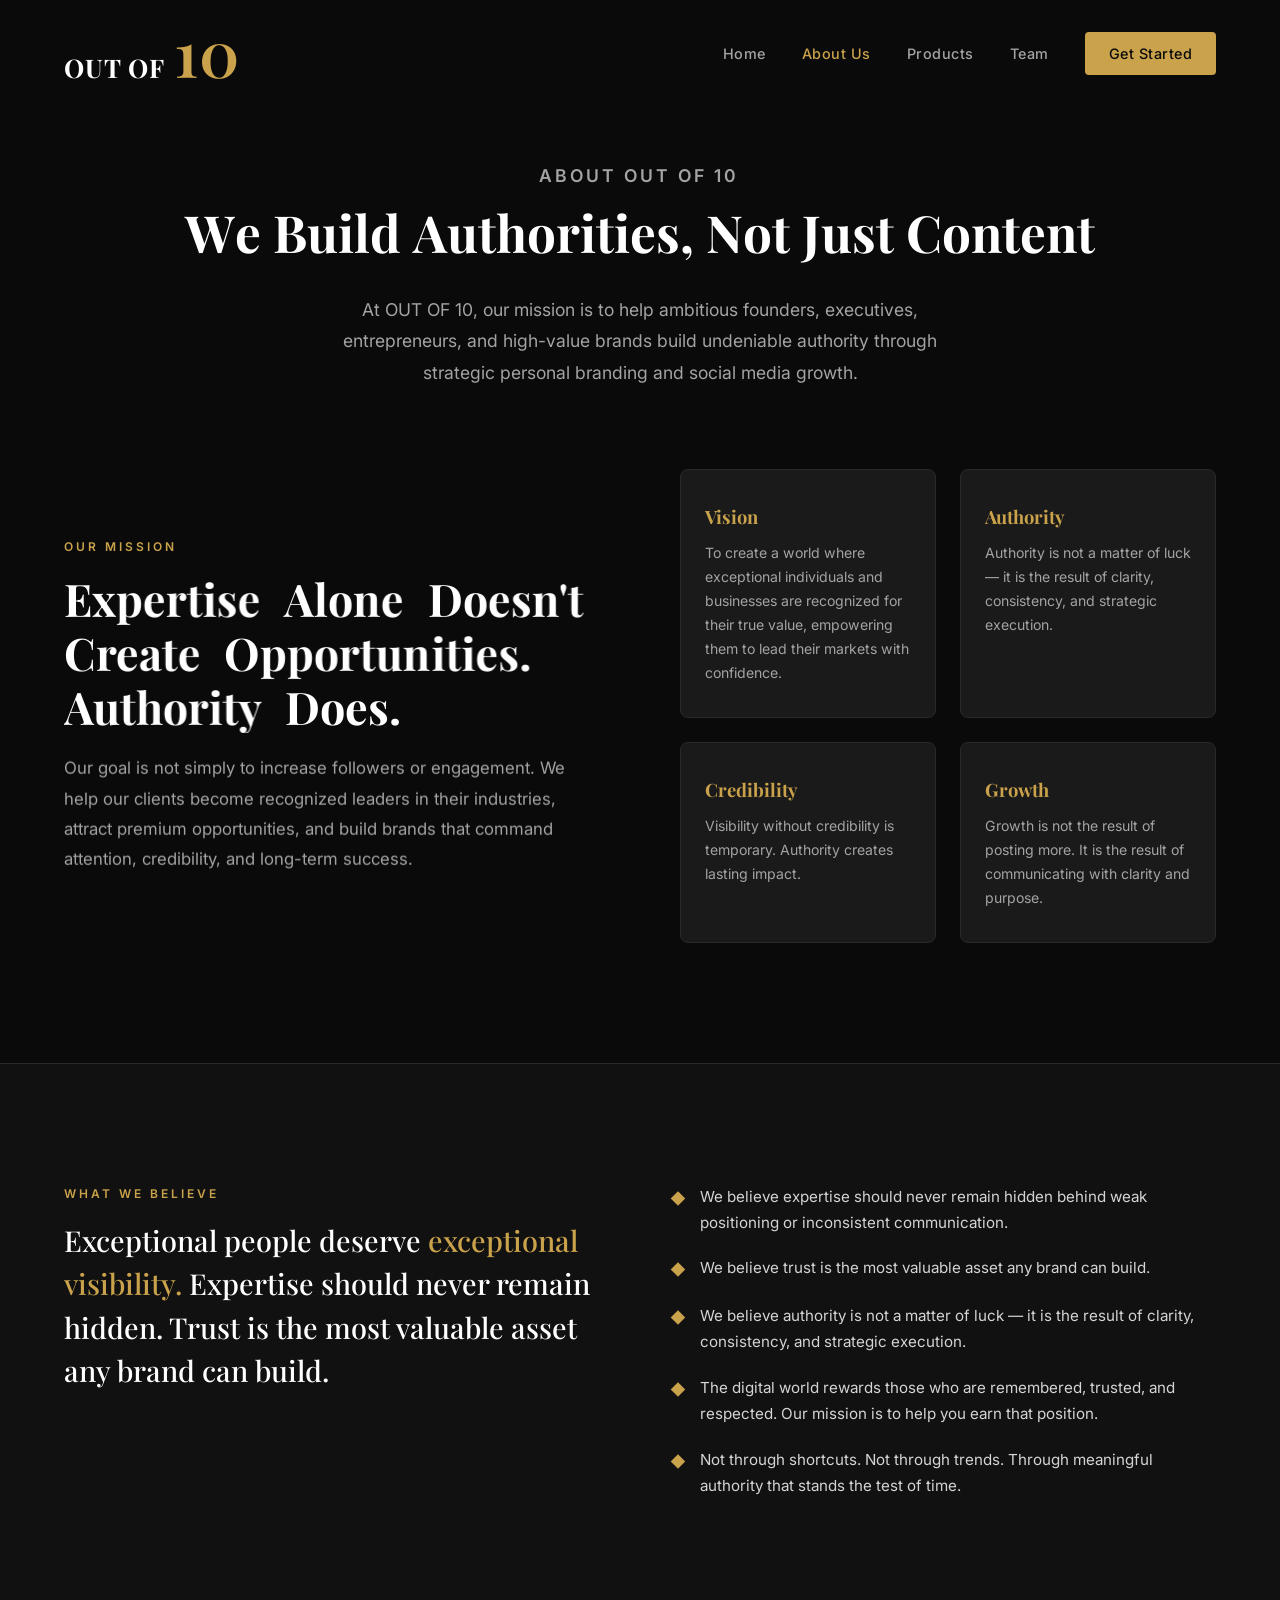
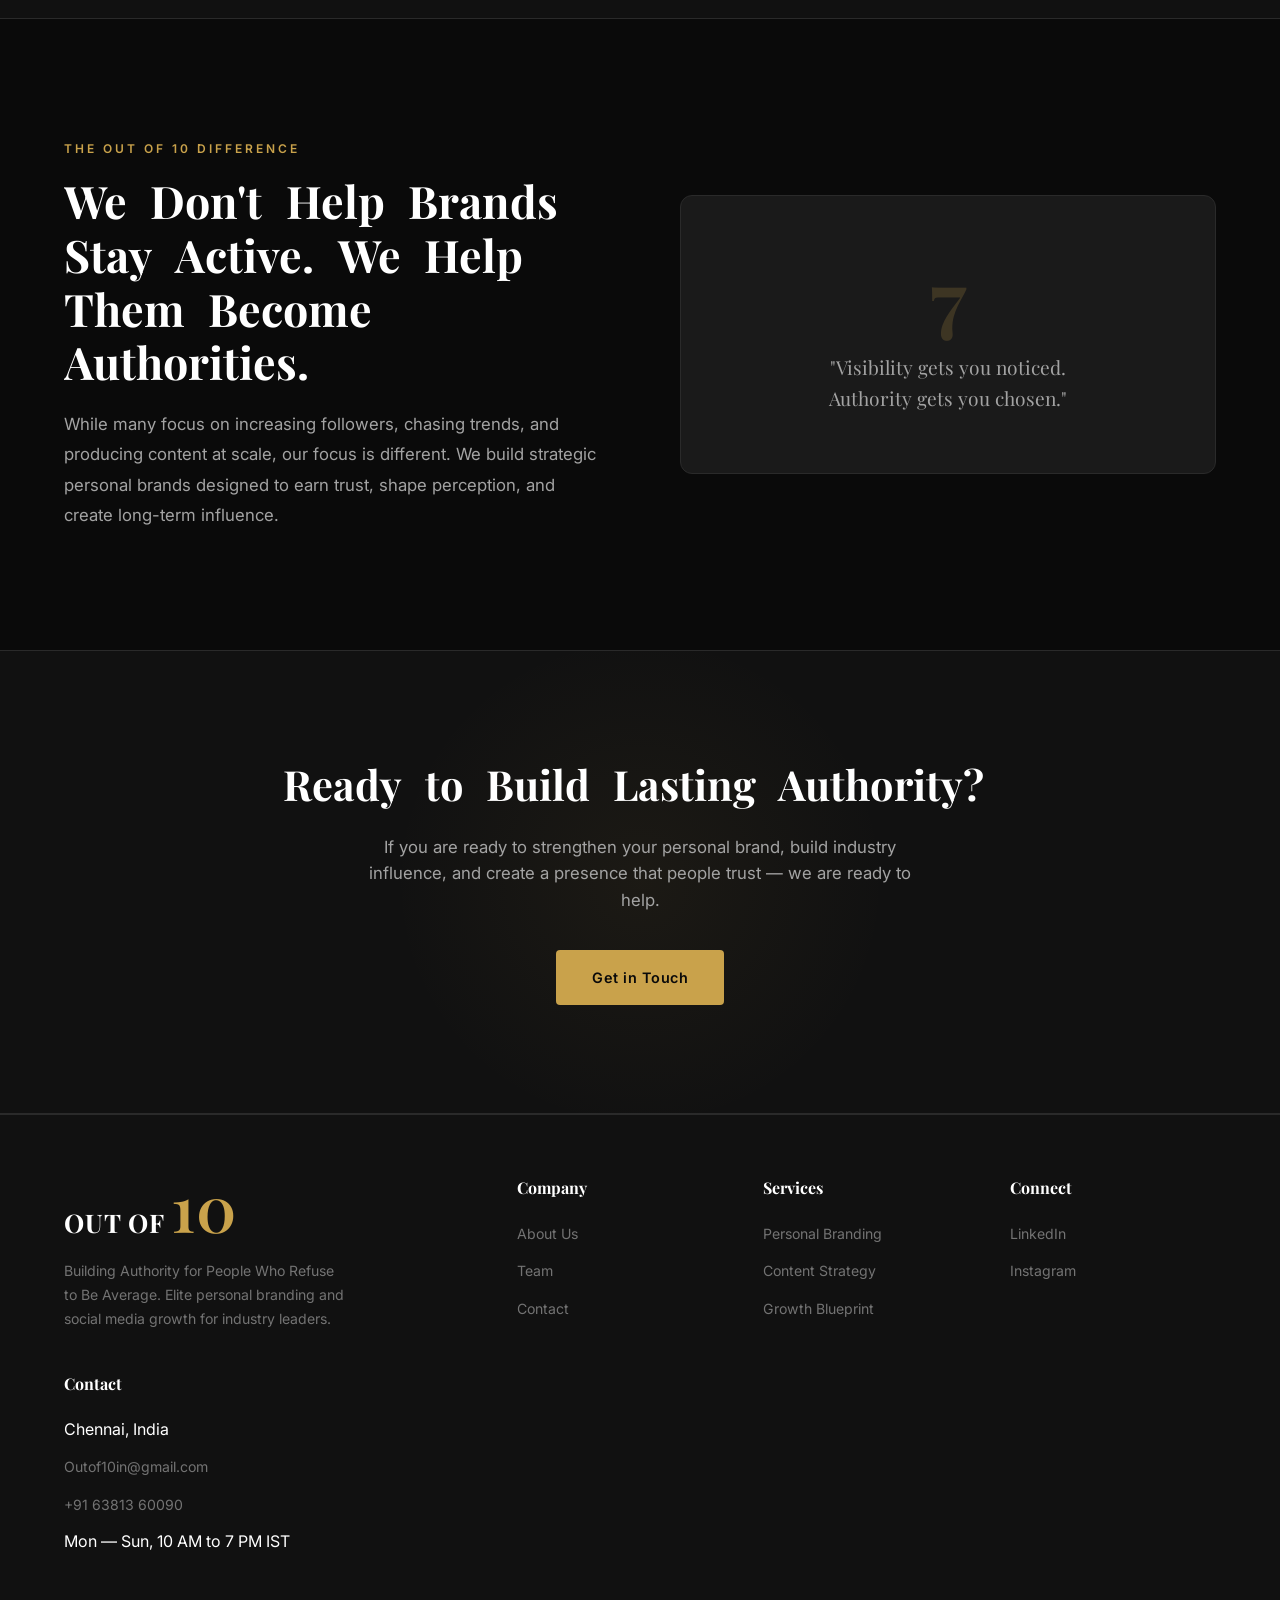
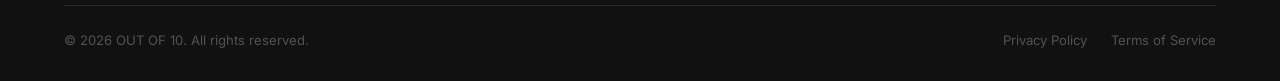
==== commit 634035f4: "Add company logo to page loader and favicon" ====
--- a/about.html
+++ b/about.html
@@ -4,6 +4,7 @@
   <meta charset="UTF-8">
   <meta name="viewport" content="width=device-width, initial-scale=1.0">
   <title>About Us — OUT OF 10</title>
+  <link rel="icon" type="image/svg+xml" href="images/favicon.svg">
   <link rel="stylesheet" href="style.css">
   <link rel="stylesheet" href="animations.css">
 </head>
@@ -11,7 +12,10 @@
 
   <!-- PAGE LOADER -->
   <div class="page-loader">
-    <div class="loader-text">OUT OF 10</div>
+    <div class="loader-content">
+      <img src="images/Out of 10 logo.jpg" alt="Out of 10" class="loader-logo">
+      <div class="loader-since">since<br>2026</div>
+    </div>
   </div>
 
   <!-- NAVBAR -->
--- a/animations.css
+++ b/animations.css
@@ -330,30 +330,49 @@
   left: 0;
   width: 100%;
   height: 100%;
-  background: var(--black);
+  background: #F5F0E8;
   z-index: 9999;
   display: flex;
   align-items: center;
   justify-content: center;
-  transition: opacity 0.5s ease, visibility 0.5s ease;
+  flex-direction: column;
+  transition: opacity 0.6s ease, visibility 0.6s ease;
 }
 
 .page-loader.loaded {
   opacity: 0;
   visibility: hidden;
-}
-
-.page-loader .loader-text {
-  font-family: var(--font-heading);
-  font-size: 1.4rem;
-  color: var(--gold);
-  letter-spacing: 4px;
-  animation: loaderPulse 1.2s ease-in-out infinite;
-}
-
-@keyframes loaderPulse {
-  0%, 100% { opacity: 0.3; }
-  50%      { opacity: 1; }
+  pointer-events: none;
+}
+
+.loader-content {
+  display: flex;
+  flex-direction: column;
+  align-items: center;
+  gap: 20px;
+  animation: loaderFadeIn 0.8s ease forwards;
+}
+
+.loader-logo {
+  width: 320px;
+  max-width: 80vw;
+  height: auto;
+  object-fit: contain;
+}
+
+.loader-since {
+  font-family: 'Inter', 'Helvetica Neue', Arial, sans-serif;
+  font-size: 0.8rem;
+  font-weight: 400;
+  color: #111111;
+  text-align: center;
+  line-height: 1.3;
+  margin-top: 40px;
+}
+
+@keyframes loaderFadeIn {
+  0% { opacity: 0; transform: translateY(10px); }
+  100% { opacity: 1; transform: translateY(0); }
 }
 
 /* ── SMOOTH SCROLL INDICATOR ── */
